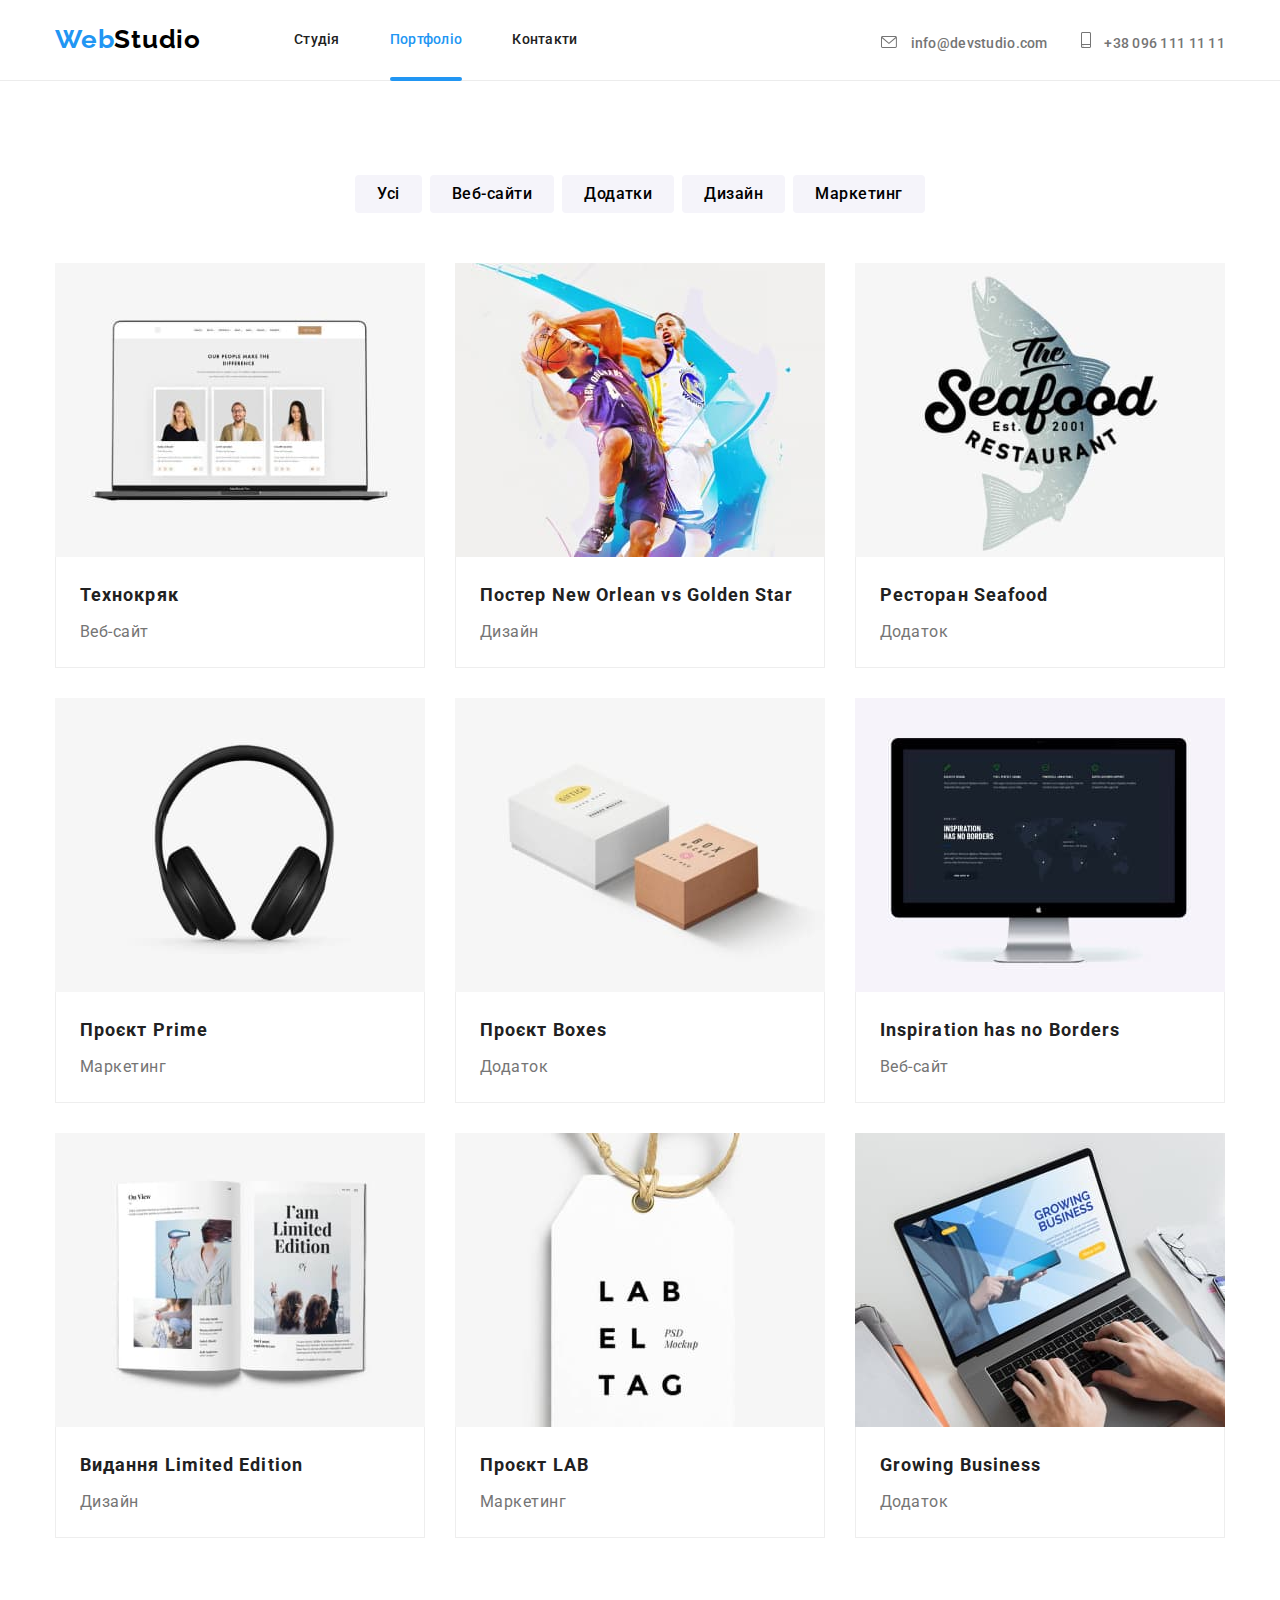
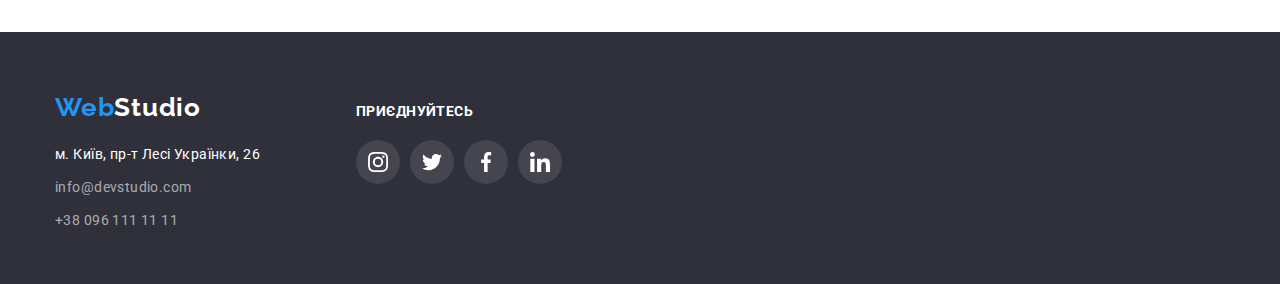
==== portfolio.html @ e5ec56b8 "Копирование" ====
<!DOCTYPE html>
<html lang="uk">
<head>
    <meta charset="UTF-8">
    <meta http-equiv="X-UA-Compatible" content="IE=edge">
    <meta name="viewport" content="width=device-width, initial-scale=1.0">
    <title>WebStudio</title>
    <link rel="preconnect" href="https://fonts.googleapis.com">
    <link rel="preconnect" href="https://fonts.gstatic.com" crossorigin>
    <link href="https://fonts.googleapis.com/css2?family=Raleway:wght@700&family=Roboto:wght@400;500;700;900&display=swap"
        rel="stylesheet">
    <link rel="stylesheet" href="https://cdnjs.cloudflare.com/ajax/libs/modern-normalize/1.1.0/modern-normalize.css"
        integrity="sha512-Y0MM+V6ymRKN2zStTqzQ227DWhhp4Mzdo6gnlRnuaNCbc+YN/ZH0sBCLTM4M0oSy9c9VKiCvd4Jk44aCLrNS5Q=="
        crossorigin="anonymous" referrerpolicy="no-referrer" >
    <link rel="stylesheet" href="./css/styles.css">
</head>
<body>
    <header>
        <div class="container header-box">
            <a href="./" class="style-logo"><span class="style-logo-add">Web</span>Studio</a>
            <nav>
                <ul class="list-navigation">
                    <li class="list-navigation-item">
                        <a href="./" class="navigation-item">Студія</a>
                    </li>
                    <li class="list-navigation-item activ-pages">
                        <a href="./portfolio.html" class="navigation-item">Портфоліо</a>
                    </li>
                    <li class="list-navigation-item">
                        <a href="#" class="navigation-item">Контакти</a>
                    </li>
                </ul>
            </nav>
            <div class="container-contacts">
                <a href="mailto:info@devstudio.com" class="contacts">
                    <svg class="mail-icon" width="16" height="12">
                        <use href="./images/icons.svg#icon-e-mail"></use>
                    </svg>
                    info@devstudio.com
                </a>
                <a href="tel:+380961111111" class="contacts">
                    <svg class="tel-icon" width="10" height="16">
                        <use href="./images/icons.svg#icon-smartphone"></use>
                    </svg>
                    +38 096 111 11 11
                </a>
            </div>
        </div>
    </header>
    <main>
        <section class="section">
            <div class="container">
                <ul class="projects-filter">
                    <li>
                        <button type="button" class="projects-filter-item">Усі</button>
                    </li>
                    <li>
                        <button type="button" class="projects-filter-item">Веб-сайти</button>
                    </li>
                    <li>
                        <button type="button" class="projects-filter-item">Додатки</button>
                    </li>
                    <li>
                        <button type="button" class="projects-filter-item">Дизайн</button>
                    </li>
                    <li>
                        <button type="button" class="projects-filter-item">Маркетинг</button>
                    </li>
                </ul>
                <ul class="projects-list">
                    <li class="projects-list-item">
                        <div class="projects-list-item-box">
                            <img src="./images/techcrak.jpg" alt="Зображення ноутбуку з відкритим на ньому сайтом технокряк" width="370"
                                height="294">
                            <div class="projects-list-item-description-box">
                                <p>Ресурс пропонує комплексні пропозиції з різним рівнем функціоналу та сервісів. Все це дозволить відвідувачу отримати
                                    вичерпні відомості про компанію чи приватну особу.</p>
                            </div>
                        </div>
                        <div class="projects-list-item-interior">
                            <h3 class="project-name">Технокряк</h3>
                            <p class="project-type">Веб-сайт</p>
                        </div>
                    </li>
                    <li class="projects-list-item">
                        <div class="projects-list-item-box">
                            <img src="./images/poster-neworlean.jpg" alt="Забраження постеру New Orlean vs Golden Star" width="370" height="294">
                            <div class="projects-list-item-description-box">
                                <p>Ресурс пропонує комплексні пропозиції з різним рівнем функціоналу та сервісів. Все це дозволить відвідувачу отримати
                                вичерпні відомості про компанію чи приватну особу.</p>
                            </div>
                        </div>
                        <div class="projects-list-item-interior">
                            <h3 class="project-name">Постер New Orlean vs Golden Star</h3>
                            <p class="project-type">Дизайн</p>
                        </div>
                    </li>
                    <li class="projects-list-item">
                        <div class="projects-list-item-box">
                            <img src="./images/restaurant-seafood.jpg" alt="Зображення логотипу ресторану Seafood" width="370" height="294">
                            <div class="projects-list-item-description-box">
                                <p>Ресурс пропонує комплексні пропозиції з різним рівнем функціоналу та сервісів. Все це дозволить відвідувачу отримати
                                вичерпні відомості про компанію чи приватну особу.</p>
                            </div>
                        </div>
                        <div class="projects-list-item-interior">
                            <h3 class="project-name">Ресторан Seafood</h3>
                            <p class="project-type">Додаток</p>
                        </div>
                    </li>
                    <li class="projects-list-item">
                        <div class="projects-list-item-box">
                            <img src="./images/project-prime.jpg" alt="Зображення навушників" width="370" height="294">
                            <div class="projects-list-item-description-box">
                                <p>Ресурс пропонує комплексні пропозиції з різним рівнем функціоналу та сервісів. Все це дозволить відвідувачу отримати
                                вичерпні відомості про компанію чи приватну особу.</p>
                            </div>
                        </div>
                        <div class="projects-list-item-interior">
                            <h3 class="project-name">Проєкт Prime</h3>
                            <p class="project-type">Маркетинг</p>
                        </div>
                    </li>
                    <li class="projects-list-item">
                        <div class="projects-list-item-box">
                            <img src="./images/project-boxes.jpg" alt="Зображення логотипу додатку проєкту Boxes" width="370" height="294">
                            <div class="projects-list-item-description-box">
                                <p>Ресурс пропонує комплексні пропозиції з різним рівнем функціоналу та сервісів. Все це дозволить відвідувачу отримати
                                вичерпні відомості про компанію чи приватну особу.</p>
                            </div>
                        </div>
                        <div class="projects-list-item-interior">
                            <h3 class="project-name">Проєкт Boxes</h3>
                            <p class="project-type">Додаток</p>
                        </div>
                    </li>
                    <li class="projects-list-item">
                        <div class="projects-list-item-box">
                            <img src="./images/borders.jpg" alt="Зображення компьютера з відкритим на ньому сайтом Inspiration has no Borders"
                                width="370" height="294">
                            <div class="projects-list-item-description-box">
                                <p>Ресурс пропонує комплексні пропозиції з різним рівнем функціоналу та сервісів. Все це дозволить відвідувачу отримати
                                вичерпні відомості про компанію чи приватну особу.</p>
                            </div>
                        </div>
                        <div class="projects-list-item-interior">
                            <h3 class="project-name">Inspiration has no Borders</h3>
                            <p class="project-type">Веб-сайт</p>
                        </div>
                    </li>
                    <li class="projects-list-item">
                        <div class="projects-list-item-box">
                            <img src="./images/limited-edition.jpg" alt="Зоюраження книги Limited Edition" width="370" height="294">
                            <div class="projects-list-item-description-box">
                                <p>Ресурс пропонує комплексні пропозиції з різним рівнем функціоналу та сервісів. Все це дозволить відвідувачу отримати
                                вичерпні відомості про компанію чи приватну особу.</p>
                            </div>
                        </div>
                        <div class="projects-list-item-interior">
                            <h3 class="project-name">Видання Limited Edition</h3>
                            <p class="project-type">Дизайн</p>
                        </div>
                    </li>
                    <li class="projects-list-item">
                        <div class="projects-list-item-box">
                            <img src="./images/project-lab.jpg" alt="Зображення логотипу проєкту LAB" width="370" height="294">
                            <div class="projects-list-item-description-box">
                                <p>Ресурс пропонує комплексні пропозиції з різним рівнем функціоналу та сервісів. Все це дозволить відвідувачу отримати
                                вичерпні відомості про компанію чи приватну особу.</p>
                            </div>
                        </div>
                        <div class="projects-list-item-interior">
                            <h3 class="project-name">Проєкт LAB</h3>
                            <p class="project-type">Маркетинг</p>
                        </div>
                    </li>
                    <li class="projects-list-item">
                        <div class="projects-list-item-box">
                            <img src="./images/growing-business.jpg" alt="Зображення промо Growing Business" width="370" height="294">
                            <div class="projects-list-item-description-box">
                                <p>Ресурс пропонує комплексні пропозиції з різним рівнем функціоналу та сервісів. Все це дозволить відвідувачу отримати
                                вичерпні відомості про компанію чи приватну особу.</p>
                            </div>
                        </div>
                        <div class="projects-list-item-interior">
                            <h3 class="project-name">Growing Business</h3>
                            <p class="project-type">Додаток</p>
                        </div>
                    </li>
                </ul>
            </div>
        </section>
    </main>
    <footer class="footer-style">
        <div class="container">
            <div class="footer-conteiner">
                <div class="container-physadress">
                    <a href="./" class="style-logo-footer"><span class="style-logo-add">Web</span>Studio</a>
                    <address>
                        <p class="physical-address">м. Київ, пр-т Лесі Українки, 26</p>
                        <a href="mailto:info@devstudio.com" class="contacts-footer">info@devstudio.com</a>
                        <a href="tel:+380961111111" class="contacts-footer">+38 096 111 11 11</a>
                    </address>
                </div>
                <div class="conteiner-links">
                    <h3 class="invitation">Приєднуйтесь</h3>
                    <ul class="footer-linklist">
                        <li class="footer-linklist-item">
                            <a class="footer-linklist-link" href="#">
                                <svg class="footer-linklist-icon" width="20" height="20">
                                    <use href="./images/icons.svg#icon-instagram"></use>
                                </svg>
                            </a>
                        </li>
                        <li class="footer-linklist-item">
                            <a class="footer-linklist-link" href="#">
                                <svg class="footer-linklist-icon" width="20" height="20">
                                    <use href="./images/icons.svg#icon-twitter"></use>
                                </svg>
                            </a>
                        </li>
                        <li class="footer-linklist-item">
                            <a class="footer-linklist-link" href="#">
                                <svg class="footer-linklist-icon" width="20" height="20">
                                    <use href="./images/icons.svg#icon-facebook"></use>
                                </svg>
                            </a>
                        </li>
                        <li class="footer-linklist-item">
                            <a class="footer-linklist-link" href="#">
                                <svg class="footer-linklist-icon" width="20" height="20">
                                    <use href="./images/icons.svg#icon-linkedin"></use>
                                </svg>
                            </a>
                        </li>
                    </ul>
                </div>
            </div>
        </div>
    </footer>
</body>
</html>
---- css/styles.css ----
:root {
    --brand-color-bcg: #2F303A;
    --brand-color: #2196F3;
    --brand-color-text: #757575;
    --brand-timefn: cubic-bezier(0.4, 0, 0.2, 1);
}

body {
    font-family: 'roboto', sans-serif;
    color: #212121;
    background: #FFFFFF;
}

header {
    border-bottom: 1px solid #ECECEC;
}

ul, h1, h2, h3, p {
    margin: 0;
    padding: 0px;
}

img {
    display: block;
}

.container {
    max-width: 1200px;
    margin: 0px auto;
    padding: 0px 15px;
}

.header-box {
    display: flex;
    height: 80px;
}

.section {
    padding: 94px 0px;
}

.style-logo {
    font-family: 'Raleway';
    font-style: normal;
    text-decoration: none;
    font-weight: 700;
    font-size: 26px;
    line-height: 1.19;
    letter-spacing: 0.03em;
    color: #000000;
    padding-top: 24px;
    padding-bottom: 25px;
    margin-right: 93px;
}

.style-logo-footer {
    font-family: 'Raleway';
    font-style: normal;
    text-decoration: none;
    font-weight: 700;
    font-size: 26px;
    line-height: 1.19;
    letter-spacing: 0.03em;
    color: #fff;
    display: block;
    margin-bottom: 20px;
}

.style-logo-add {
    color: var(--brand-color)
}

.list-navigation {
    display: flex;
    list-style-type: none;
    font-weight: 500;
    font-size: 14px;
    line-height: 1.14;
    letter-spacing: 0.02em;
}

.list-navigation-item:not(:last-child) {
    margin-right: 50px;
}

.activ-pages {
    color: var(--brand-color);
    position: relative;
}

.activ-pages::after {
    content: "";
    width: 100%;
    height: 4px;
    background-color: var(--brand-color);
    border-radius: 2px;
    display: block;
    position: absolute;
    transform: translateY(-75%);
}

.navigation-item {
    text-decoration: none;
    color: inherit;
    display: block;
    padding: 32px 0px;
    transition: color 250ms var(--brand-timefn);
}

.navigation-item:visited {
    color: inherit;
}

.navigation-item:hover {
    color: var(--brand-color)
}

.navigation-item:focus {
    color: var(--brand-color)
}

.container-contacts {
    margin-left: auto;
    padding: 32px 0px;
}

.contacts {
    font-weight: 500;
    font-size: 14px;
    line-height: 1.14;
    letter-spacing: 0.02em;
    color: var(--brand-color-text);
    text-decoration: none;
    transition: color 250ms var(--brand-timefn);
}

.contacts:not(:last-child) {
    margin-right: 30px;
}

.mail-icon,
.tel-icon {
    margin-right: 10px;
    fill: currentColor;
}

.contacts:hover {
    color: var(--brand-color);
}

.contacts:focus {
    color: var(--brand-color);
}

.hero-section {
    background-color: var(--brand-color-bcg);
    background-image: linear-gradient(rgba(47, 48, 58, 0.4), rgba(47, 48, 58, 0.4)), url('../images/bcgimg.jpg');
    background-repeat: no-repeat;
    background-position: center;
    padding: 200px 0px;
}

.tagline {
    max-width: 696px;
    font-weight: 900;
    font-size: 44px;
    line-height: 1.36;
    text-align: center;
    letter-spacing: 0.06em;
    text-transform: uppercase;
    color: #FFFFFF;
    margin: 0 auto 30px auto;
}

.top-button {
    font-family: inherit;
    background: var(--brand-color);
    box-shadow: 0px 4px 4px rgba(0, 0, 0, 0.15);
    border: none;
    border-radius: 4px;
    cursor: pointer;
    font-weight: 700;
    font-size: 16px;
    line-height: 1.88;
    display: flex;
    align-items: center;
    text-align: center;
    letter-spacing: 0.06em;
    color: #FFFFFF;
    margin: 0px auto;
    padding: 10px 32px;
    transition: background 250ms var(--brand-timefn);
}

.top-button:hover {
    background: #188CE8;
}

.top-button:focus {
    background: #188CE8;
}

.quality-list {
    list-style-type: none;
    display: flex;
    justify-content: space-between;
    align-items: flex-start;
}

.quality-list li {
    flex-basis: 270px;
}

.quality-conteiner-icon {
    width: 270px;
    height: 120px;
    display: flex;
    justify-content: center;
    align-items: center;
    margin-bottom: 30px;
    background: #F5F4FA;
    border-radius: 4px
}

.quality-item {
    font-weight: 700;
    font-size: 14px;
    line-height: 1.14;
    letter-spacing: 0.03em;
    text-transform: uppercase;
    margin-bottom: 10px;
}

.quality-item-description {
    font-size: 14px;
    line-height: 1.71;
    letter-spacing: 0.03em;
    color: var(--brand-color-text);
}

.section-specializations {
    padding-top: 0px;
}

.specializations {
    font-weight: 700;
    font-size: 36px;
    line-height: 1.17;
    text-align: center;
    letter-spacing: 0.03em;
    margin-bottom: 50px;
}

.specializations-list {
    list-style-type: none;
    display: flex;
}

.specializations-list li:not(:last-child) {
    margin-right: 30px;
}

.specializations-img {
    position: relative;
}

.direction-specialization-box {
    width: 370px;
    height: 294px;
    display: flex;
    justify-content: center;
    align-items: center;
    position: relative;
    bottom: 0;
}

.direction-specialization-box div {
    width: 100%;
    height: 70px;
    background-color: rgba(47, 48, 58, 0.8);
    position: absolute;
    bottom: 0;
    display: flex;
    justify-content: center;
    align-items: center;
}

.direction-specialization {
    font-weight: 700;
    font-size: 14px;
    line-height: 1.14;
    text-align: center;
    letter-spacing: 0.03em;
    text-transform: uppercase;
    color: #FFFFFF;
}

.team {
    background-color: #F5F4FA;
}

.team-caption {
    font-weight: 700;
    font-size: 36px;
    line-height: 1.17;
    text-align: center;
    letter-spacing: 0.03em;
    margin-bottom: 50px;
}

.team-list {
    list-style-type: none;
    display: flex;
}

.team-list-item {
    background: #FFFFFF;
    box-shadow: 0px 1px 3px rgba(0, 0, 0, 0.12), 0px 1px 1px rgba(0, 0, 0, 0.14), 0px 2px 1px rgba(0, 0, 0, 0.2);
    border-radius: 0px 0px 4px 4px;
    padding-bottom: 30px;
}

.team-list-item:not(:last-child) {
    margin-right: 30px;
}

.team-list-item img {
    margin-bottom: 30px;
}

.team-list-item h3 {
    margin-bottom: 10px;
}

.team-member {
    font-weight: 500;
    font-size: 16px;
    line-height: 1.19;
    text-align: center;
    letter-spacing: 0.03em;
}

.profession {
    margin-bottom: 16px;
    font-size: 16px;
    line-height: 1.19;
    text-align: center;
    letter-spacing: 0.03em;
    color: var(--brand-color-text);
}

.team-linklist {
    list-style-type: none;
    display: flex;
    justify-content: center;
    gap: 10px;
}

.team-linklist-item {
    width: 44px;
    height: 44px;
    display: flex;
    justify-content: center;
    align-items: center;
}

.team-linklist-link {
    width: 100%;
    height: 100%;
    display: flex;
    justify-content: center;
    align-items: center;
    border-radius: 50% 50%;
    color: #AFB1B8;
    transition: color 250ms var(--brand-timefn), background 250ms var(--brand-timefn);
}

.team-linklist-icon {
    fill: currentColor;
}

.team-linklist-link:hover {
    background-color: var(--brand-color);
    color: #fff;
}

.team-linklist-link:focus {
    background-color: var(--brand-color);
    color: #fff;
}

.top-clients {
    font-weight: 700;
    font-size: 36px;
    line-height: 1.17;
    text-align: center;
    letter-spacing: 0.03em;
    margin-bottom: 50px;
}

.clients-list {
    list-style-type: none;
    display: flex;
    justify-content: center;
    gap: 30px;
}

.clients-item {
    width: 170px;
    height: 92px;
}

.client-link {
    width: 100%;
    height: 100%;
    display: flex;
    justify-content: center;
    align-items: center;
    border: 1px solid #AFB1B8;
    border-radius: 4px;
    color: #AFB1B8;
    transition: color 250ms var(--brand-timefn), border-color 250ms var(--brand-timefn);
}

.client-icon {
    fill: currentColor;
}

.client-link:hover {
    border-color: var(--brand-color);
    color: var(--brand-color)
}

.client-link:focus {
    border-color: var(--brand-color);
    color: var(--brand-color)
}

.footer-style {
    background-color: var(--brand-color-bcg);
    padding: 60px 0px;
}

.footer-conteiner {
    display: flex;
    align-items: baseline;
    gap: 70px;
}

.container-physadress {
    width: 231px;
    height: 132px;
}

.physical-address {
    font-style: normal;
    font-size: 14px;
    line-height: 1.71;
    letter-spacing: 0.03em;
    color: #FFFFFF;
    margin-bottom: 9px;
}

.contacts-footer {
    font-style: normal;
    font-size: 14px;
    line-height: 1.71;
    letter-spacing: 0.03em;
    text-decoration: none;
    color: rgba(255, 255, 255, 0.6);
    display: block;
    transition: color 250ms var(--brand-timefn);
}

.contacts-footer:not(:last-child) {
    margin-bottom: 9px;
}

.contacts-footer:hover {
    color: var(--brand-color);
}

.contacts-footer:focus {
    color: var(--brand-color);
}

.invitation {
    font-weight: 700;
    font-size: 14px;
    line-height: 1.14;
    letter-spacing: 0.03em;
    text-transform: uppercase;
    color: #FFFFFF;
    margin-bottom: 20px;
}

.footer-linklist {
    list-style-type: none;
    display: flex;
    justify-content: center;
    gap: 10px;
}

.footer-linklist-item {
    width: 44px;
    height: 44px;
    display: flex;
    justify-content: center;
    align-items: center;
}

.footer-linklist-link {
    width: 100%;
    height: 100%;
    display: flex;
    justify-content: center;
    align-items: center;
    background-color: rgba(255, 255, 255, 0.1);
    border-radius: 50% 50%;
    color: #FFFFFF;
    transition: background-color 250ms var(--brand-timefn);
}

.footer-linklist-icon {
    fill: currentColor;
}

.footer-linklist-link:hover {
    background-color: var(--brand-color);
}

.footer-linklist-link:focus {
    background-color: var(--brand-color);
}


/* --------------------------------------------------------------------------Портфолио */

.projects-filter {
    list-style-type: none;
    display: flex;
    justify-content: center;
    margin-bottom: 50px;
}

.projects-filter li:not(:last-child) {
    margin-right: 8px;
}

.projects-filter-item {
    font-family: inherit;
    background: #F5F4FA;
    border-radius: 4px;
    font-weight: 500;
    font-size: 16px;
    line-height: 1.62;
    text-align: center;
    letter-spacing: 0.03em;
    cursor: pointer;
    border: none;
    padding: 6px 22px;
    transition: color 250ms var(--brand-timefn), background 250ms var(--brand-timefn), box-shadow 250ms var(--brand-timefn);
}

.projects-filter-item:hover {
    background: #2196F3;
    box-shadow: 0px 3px 1px rgba(0, 0, 0, 0.1), 0px 1px 2px rgba(0, 0, 0, 0.08), 0px 2px 2px rgba(0, 0, 0, 0.12);
    border-radius: 4px;
    color: #FFFFFF;
}

.projects-filter-item:focus {
    background: #2196F3;
    box-shadow: 0px 3px 1px rgba(0, 0, 0, 0.1), 0px 1px 2px rgba(0, 0, 0, 0.08), 0px 2px 2px rgba(0, 0, 0, 0.12);
    border-radius: 4px;
    color: #FFFFFF;
}

.projects-list {
    list-style-type: none;
    display: flex;
    flex-wrap: wrap;
    gap: 30px;
}

.projects-list-item {
    background: #FFFFFF;
    flex-basis: calc((100% - 60px) / 3);
    transition: box-shadow 250ms var(--brand-timefn);
}

.projects-list-item:hover {
    box-shadow: 0px 1px 1px rgba(0, 0, 0, 0.12), 0px 4px 4px rgba(0, 0, 0, 0.06), 1px 4px 6px rgba(0, 0, 0, 0.16);
}

.projects-list-item-box {
    width: 370px;
    height: 294px;
    overflow: hidden;
}

.projects-list-item-description-box {
    width: 370px;
    height: 294px;
    background-color: rgba(33, 150, 243, 0.9);
    padding: 63px 24px;
    transition: transform 250ms var(--brand-timefn);
}

.projects-list-item:hover .projects-list-item-description-box {
    transform: translateY(-100%);
}

.projects-list-item-description-box p {
    font-weight: 400;
    font-size: 18px;
    line-height: 1.56;
    letter-spacing: 0.03em;
    color: #FFFFFF;
}

.projects-list-item-interior {
    border-right: 1px solid #EEEEEE;
    border-left: 1px solid #EEEEEE;
    border-bottom: 1px solid #EEEEEE;
    padding: 20px 24px;
}

.project-name {
    font-weight: 700;
    font-size: 18px;
    line-height: 2;
    letter-spacing: 0.06em;
    margin-bottom: 4px;
}

.project-type {
    font-size: 16px;
    line-height: 1.88;
    letter-spacing: 0.03em;
    color: var(--brand-color-text)
}

.backdrop {
    width: 100%;
    height: 100%;
    position: fixed;
    top: 0;
    left: 0;
    background-color: rgba(0, 0, 0, 0.2);
    transition: opacity 250ms var(--brand-timefn), visibility 250ms var(--brand-timefn);
}

.is-hidden {
    visibility: hidden;
    opacity: 0;
    pointer-events: none;
}

.modal {
    position: absolute;
    width: 528px;
    height: 581px;
    background: #FFFFFF;
    box-shadow: 0px 1px 3px rgba(0, 0, 0, 0.12), 0px 1px 1px rgba(0, 0, 0, 0.14), 0px 2px 1px rgba(0, 0, 0, 0.2);
    border-radius: 4px;
    position: absolute;
    top: 50%;
    left: 50%;
    transform: translate(-50%, -50%);
}

.modal button {
    width: 30px;
    height: 30px;
    cursor: pointer;
    border: 1px solid rgba(0, 0, 0, 0.1);
    border-radius: 50%;
    background: #FFFFFF;
    font-size: 11px;
    display: flex;
    justify-content: center;
    align-items: center;
    position: absolute;
    top: 8px;
    right: 8px;
}
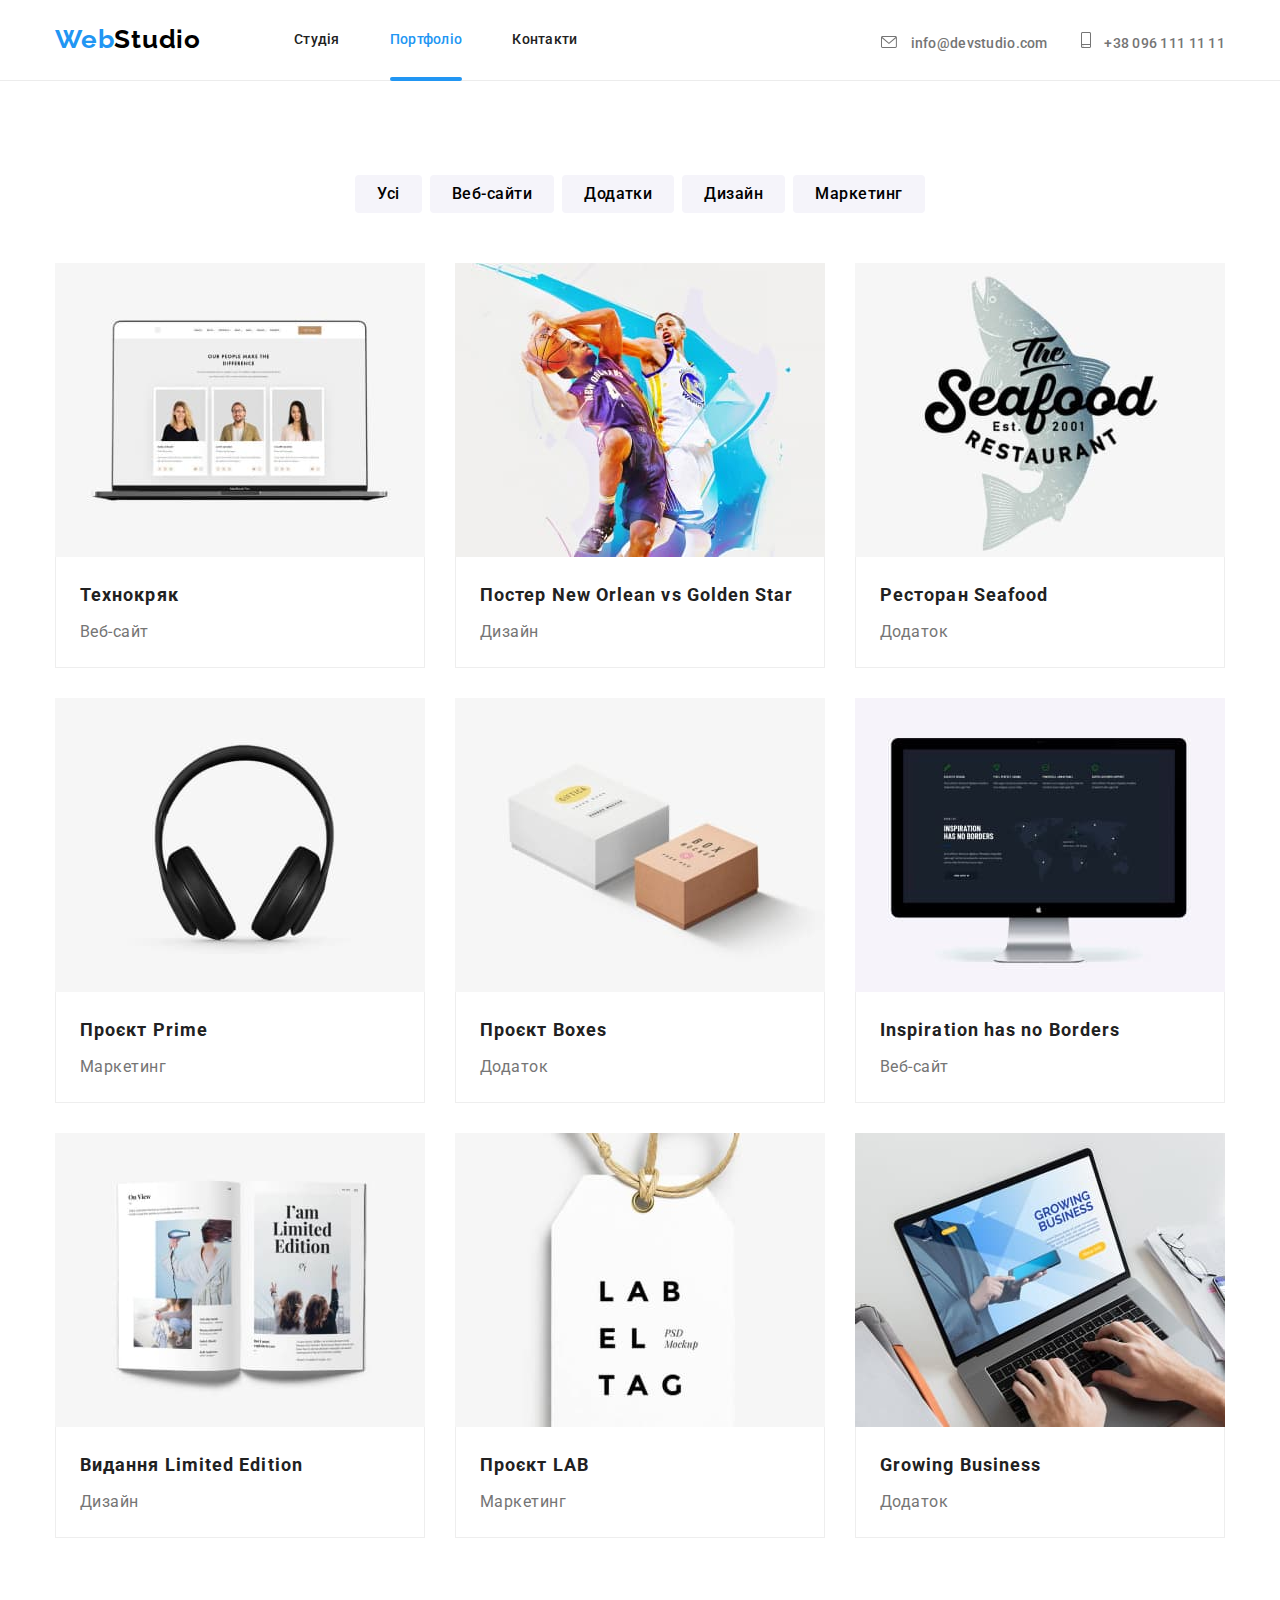
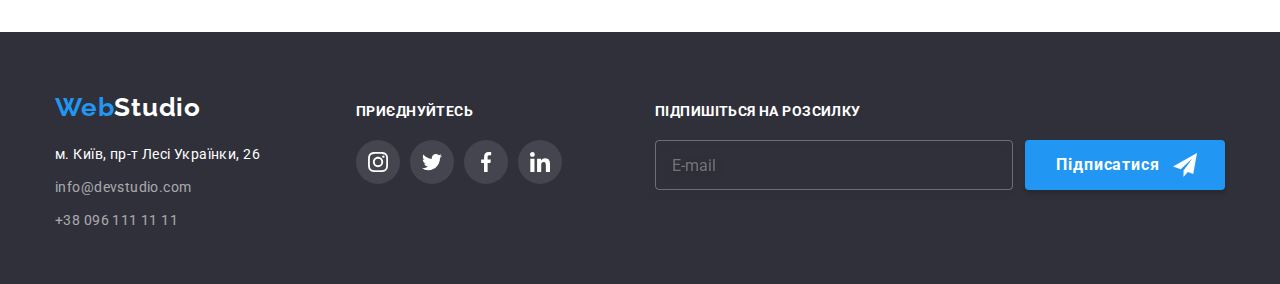
==== commit 062ddab4: "Форма в футере" ====
--- a/portfolio.html
+++ b/portfolio.html
@@ -235,6 +235,17 @@
                         </li>
                     </ul>
                 </div>
+                <form class="subscription-form" name="subscription" autocomplete="on">
+                    <h3 class="invitation">Підпишіться на розсилку</h3>
+                    <label for="user-email"></label>
+                    <input id="user-imail" class="subscription-email" type="email" name="email" placeholder="E-mail">
+                    <button class="button-send-form" type="submit">
+                        Підписатися
+                        <svg class="icon-send-button" width="24" height="24">
+                            <use href="./images/icons.svg#icon-send"></use>
+                        </svg>
+                    </button>
+                </form>
             </div>
         </div>
     </footer>
--- a/css/styles.css
+++ b/css/styles.css
@@ -22,6 +22,10 @@
 
 img {
     display: block;
+}
+
+input {
+    padding: 0;
 }
 
 .container {
@@ -531,6 +535,58 @@
 
 .footer-linklist-link:focus {
     background-color: var(--brand-color);
+}
+
+.subscription-form {
+    width: 570px;
+    margin-left: auto;
+    position: relative;
+}
+
+.subscription-email {
+    width: 358px;
+    height: 50px;
+    padding: 15px 16px;
+    border: 1px solid rgba(255, 255, 255, 0.3);
+    border-radius: 4px;
+    background-color: transparent;
+    filter: drop-shadow(0px 4px 4px rgba(0, 0, 0, 0.15));
+    color: #fff;
+}
+
+.button-send-form {
+    width: 200px;
+    height: 50px;
+    position: absolute;
+    right: 0;
+    bottom: 0;
+    background: var(--brand-color);
+    box-shadow: 0px 4px 4px rgba(0, 0, 0, 0.15);
+    border-radius: 4px;
+    border: none;
+    padding: 10px 62px 10px 28px;
+    cursor: pointer;
+    font-weight: 700;
+    font-size: 16px;
+    line-height: 1.88;
+    color: #FFF;
+    letter-spacing: 0.06em;
+    transition: background 250ms var(--brand-timefn);
+}
+
+.icon-send-button {
+    position: absolute;
+    top: 13px;
+    right: 28px;
+    fill: currentColor;
+}
+
+.button-send-form:hover {
+    background: #188CE8;
+}
+
+.button-send-form:focus {
+    background: #188CE8;
 }
 
 
